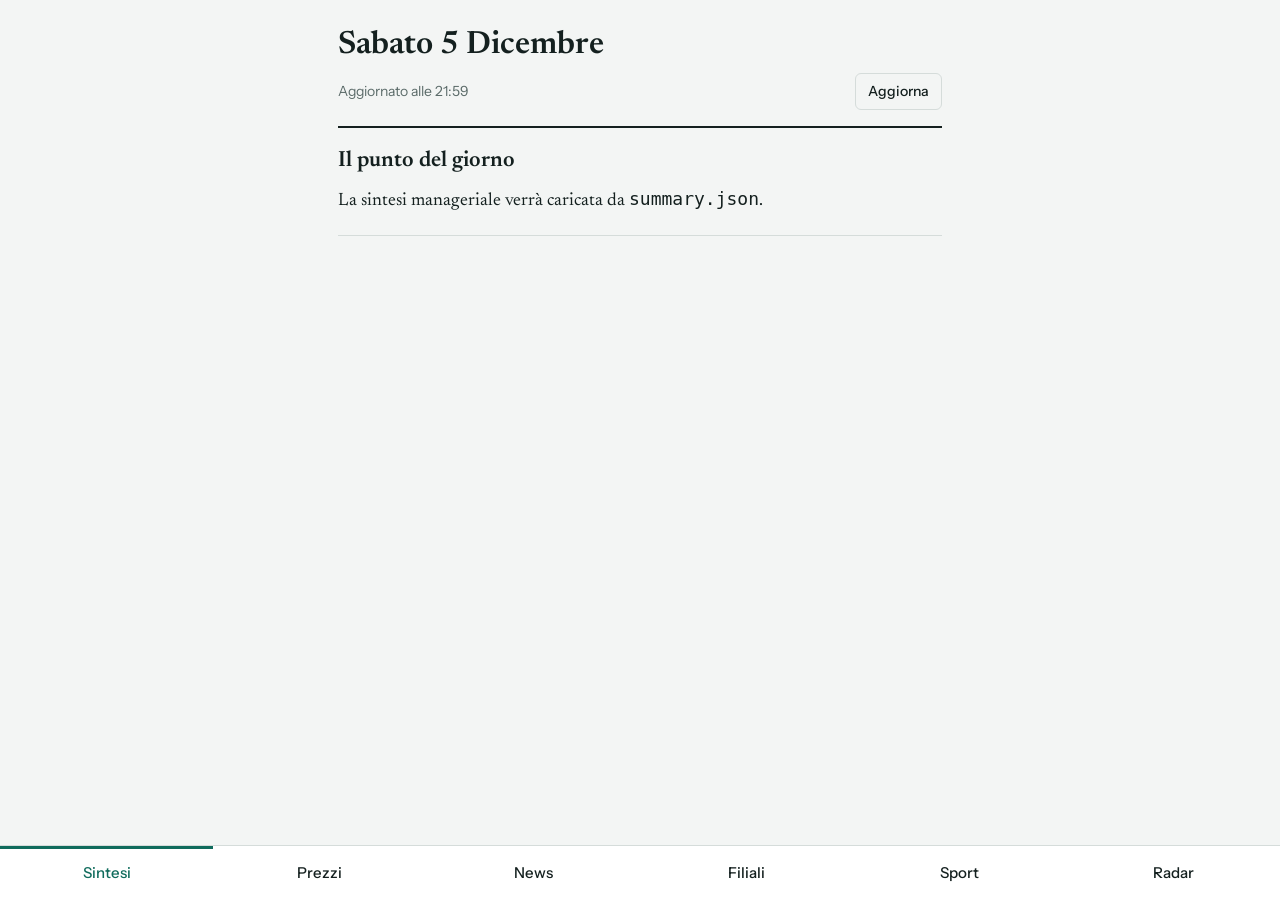
==== index.html @ b234aab3 "Add files via upload" ====
<!doctype html>
<html lang="it">
<head>
  <meta charset="utf-8">
  <meta name="viewport" content="width=device-width, initial-scale=1, viewport-fit=cover">
  <meta name="theme-color" content="#0f6b5c">
  <meta name="description" content="Briefing CFO personale e cockpit per le filiali">
  <title>Cockpit CFO</title>
  <link rel="manifest" href="manifest.webmanifest">
  <link rel="icon" href="icon.svg" type="image/svg+xml">
  <link rel="preconnect" href="https://fonts.googleapis.com">
  <link rel="preconnect" href="https://fonts.gstatic.com" crossorigin>
  <link href="https://fonts.googleapis.com/css2?family=Instrument+Sans:wght@400;500;600&family=Newsreader:opsz,wght@6..72,400;6..72,600&display=swap" rel="stylesheet">
  <link rel="stylesheet" href="styles.css">
</head>
<body>
  <main class="wrap">
    <header>
      <h1 id="day"></h1>
      <div class="sub"><span id="stamp">Carico i dati…</span><button id="refresh" type="button">Aggiorna</button></div>
    </header>

    <div id="tab-sintesi" class="tabpanel">
      <section id="coach">
        <h2>Il punto del giorno</h2>
        <p class="stale" id="stale" hidden></p>
        <p class="sum" id="sumtext">La sintesi manageriale verrà caricata da <code>summary.json</code>.</p>
      </section>
    </div>

    <div id="tab-prezzi" class="tabpanel" hidden>
      <section>
        <h2>Esposizione cambi</h2>
        <p class="mu">Inserisci il cambio di budget e l’EBITDA YTD. Il cockpit mostra l’effetto della conversione rispetto alla media BCE da inizio anno. I dati restano su questo dispositivo.</p>
        <div id="fxcards"><p class="mu">Carico…</p></div>
      </section>
    </div>

    <div id="tab-news" class="tabpanel" hidden>
      <div class="row section-head"><h2>Novità</h2><button id="readall" type="button">Segna tutto letto</button></div>
      <div class="chips" id="chips"></div>
      <div id="themes"></div>
    </div>

    <div id="tab-filiali" class="tabpanel" hidden>
      <section class="section-tight"><h2>Prepara la call</h2><div class="chips" id="fchips"></div></section>
      <div id="fbody"></div>
    </div>

    <div id="tab-sport" class="tabpanel" hidden>
      <section><h2>Sport</h2><p class="mu">Gli aggiornamenti sportivi selezionati per il briefing.</p><div id="sports"></div></section>
    </div>

    <div id="tab-radar" class="tabpanel" hidden>
      <section><h2>Da discutere</h2><ul id="saved"></ul></section>
    </div>
  </main>

  <nav class="tabs" role="tablist" aria-label="Sezioni">
    <button id="b-sintesi" type="button" role="tab" aria-selected="true" aria-controls="tab-sintesi">Sintesi</button>
    <button id="b-prezzi" type="button" role="tab" aria-selected="false" aria-controls="tab-prezzi">Prezzi</button>
    <button id="b-news" type="button" role="tab" aria-selected="false" aria-controls="tab-news">News</button>
    <button id="b-filiali" type="button" role="tab" aria-selected="false" aria-controls="tab-filiali">Filiali</button>
    <button id="b-sport" type="button" role="tab" aria-selected="false" aria-controls="tab-sport">Sport</button>
    <button id="b-radar" type="button" role="tab" aria-selected="false" aria-controls="tab-radar">Radar</button>
  </nav>

  <script src="config.js"></script>
  <script src="app.js"></script>
</body>
</html>
---- styles.css ----
:root{--bg:#f3f5f4;--sf:#fff;--ink:#14201f;--mu:#5b6b69;--ln:#d5dcda;--ac:#0f6b5c;--up:#0f6b5c;--dn:#b3261e;--wn:#9a6700;--serif:"Newsreader",Georgia,serif;--sans:"Instrument Sans",system-ui,-apple-system,"Segoe UI",sans-serif}
@media(prefers-color-scheme:dark){:root{--bg:#0e1514;--sf:#162120;--ink:#e6ecea;--mu:#93a5a2;--ln:#2a3a38;--ac:#5cc4ae;--up:#5cc4ae;--dn:#ff8a80;--wn:#e3b341}}
.tabs button{font-size:12px;padding-left:2px;padding-right:2px}
*{box-sizing:border-box}body{margin:0;background:var(--bg);color:var(--ink);font:400 16px/1.5 var(--sans);padding:env(safe-area-inset-top,0) 0 calc(76px + env(safe-area-inset-bottom,0))}.wrap{max-width:640px;margin:0 auto;padding:20px 18px}header{padding:8px 0 16px;border-bottom:2px solid var(--ink)}h1{font:600 32px/1.1 var(--serif);margin:0;text-transform:capitalize}.sub{display:flex;justify-content:space-between;align-items:center;gap:12px;margin-top:10px;color:var(--mu);font-size:14px}h2{font:600 22px/1.2 var(--serif);margin:0 0 10px}h3{font:600 14px var(--sans);color:var(--mu);margin:14px 0 6px}section{padding:20px 0;border-bottom:1px solid var(--ln)}.section-tight{border:0;padding-bottom:0}.section-head{padding-top:20px}button,input,textarea{font:inherit}button{font-size:14px;font-weight:500;color:var(--ink);background:transparent;border:1px solid var(--ln);border-radius:6px;padding:7px 12px;cursor:pointer}button:hover{border-color:var(--ac)}:focus-visible{outline:3px solid var(--ac);outline-offset:2px}.row{display:flex;justify-content:space-between;align-items:center;gap:10px}.chips{display:flex;gap:8px;overflow-x:auto;padding:2px 0 10px}.chips button{white-space:nowrap}.chips button[aria-pressed=true]{background:var(--ink);color:var(--bg);border-color:var(--ink)}.card{background:var(--sf);border:1px solid var(--ln);border-radius:8px;padding:12px 14px;margin:0 0 10px}.top{display:flex;justify-content:space-between;align-items:baseline;gap:8px}.val{font:600 22px var(--serif);font-variant-numeric:tabular-nums}.f{display:flex;gap:10px;margin:10px 0 6px}.f label{flex:1;font-size:12px;color:var(--mu);display:block}input,textarea{width:100%;background:var(--bg);color:var(--ink);border:1px solid var(--ln);border-radius:6px;padding:8px;font-size:16px;margin-top:3px}textarea{min-height:110px}.res{font-size:14px;margin:4px 0 0}.two{display:flex;gap:16px;margin:8px 0 2px}.two div{flex:1}.two .mu,.two .val{display:block}.up{color:var(--up)}.dn{color:var(--dn)}.mu{color:var(--mu);font-size:13px}.stale{color:var(--wn);font-size:13px;margin:0 0 8px}.sum{font:400 18px/1.55 var(--serif);margin:0}ul{list-style:none;margin:0;padding:0}li.it{display:flex;gap:8px;align-items:flex-start;padding:10px 0;border-top:1px solid var(--ln)}li.it:first-child{border-top:0}li.it a{flex:1;color:var(--ink);text-decoration:none}li.it a:hover .t{text-decoration:underline}.t{display:block}.m{display:block;color:var(--mu);font-size:13px;margin-top:2px}li.new .t{font-weight:600}li.new::before{content:"";flex:none;width:8px;height:8px;border-radius:50%;background:var(--ac);margin-top:9px}.st{border:0;padding:4px 6px;font-size:18px;line-height:1}.err{color:var(--dn);font-size:14px}.q li{padding:7px 0;border-top:1px solid var(--ln)}.q li:first-child{border-top:0}.tabs{position:fixed;left:0;right:0;bottom:0;display:flex;background:var(--sf);border-top:1px solid var(--ln);padding-bottom:env(safe-area-inset-bottom,0)}.tabs button{flex:1;border:0;border-radius:0;padding:16px 4px;font-size:15px}.tabs button[aria-selected=true]{color:var(--ac);box-shadow:inset 0 3px 0 var(--ac)}
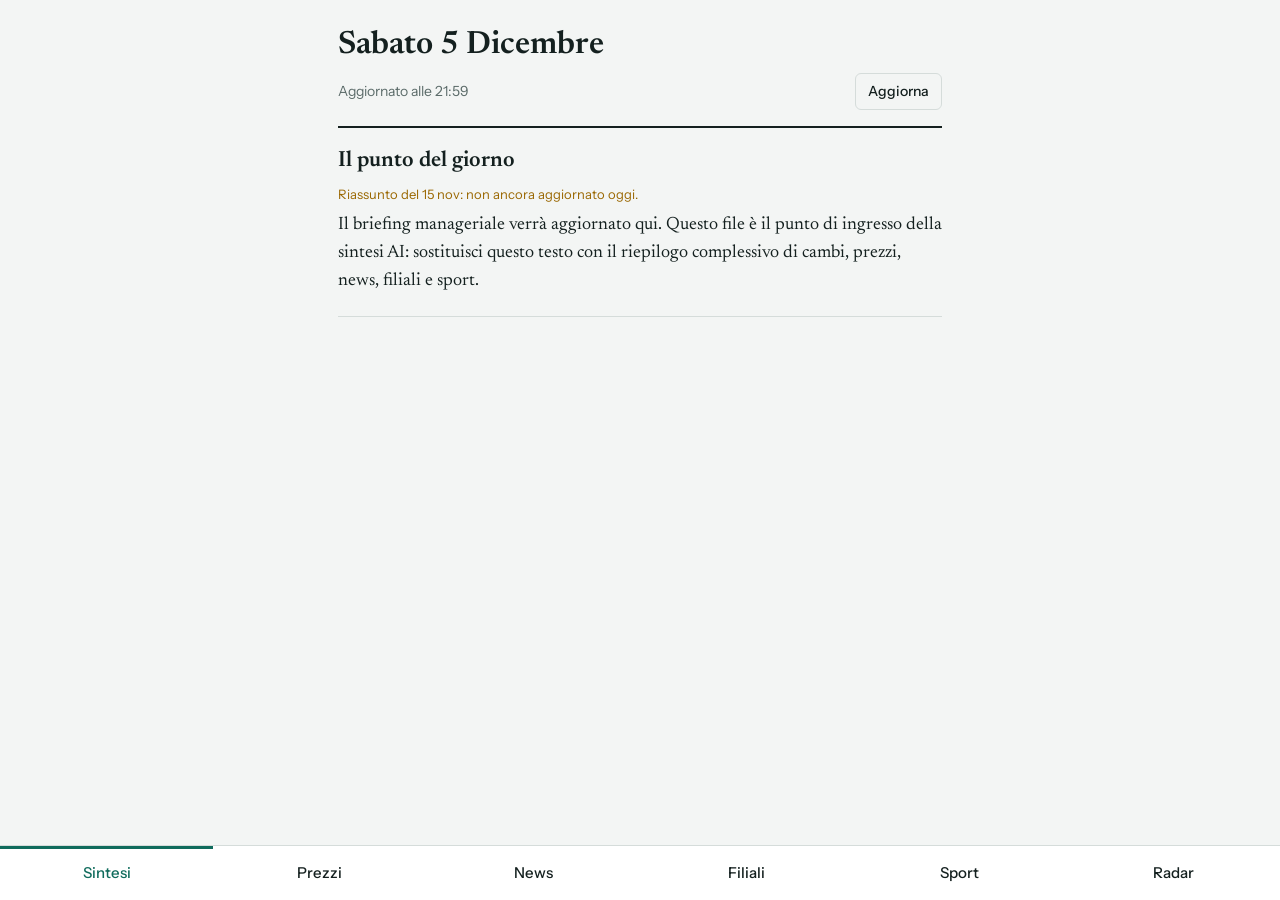
==== commit 229b2cf7: "Add files via upload" ====
--- a/index.html
+++ b/index.html
@@ -33,6 +33,9 @@
         <h2>Esposizione cambi</h2>
         <p class="mu">Inserisci il cambio di budget e l’EBITDA YTD. Il cockpit mostra l’effetto della conversione rispetto alla media BCE da inizio anno. I dati restano su questo dispositivo.</p>
         <div id="fxcards"><p class="mu">Carico…</p></div>
+        <h2 class="market-heading">Prezzi materie prime</h2>
+        <p class="mu">Ultimo valore disponibile. Le fonti e le date sono indicate su ogni scheda.</p>
+        <div id="marketcards"><p class="mu">Carico i prezzi…</p></div>
       </section>
     </div>
 
--- a/styles.css
+++ b/styles.css
@@ -1,4 +1,5 @@
 :root{--bg:#f3f5f4;--sf:#fff;--ink:#14201f;--mu:#5b6b69;--ln:#d5dcda;--ac:#0f6b5c;--up:#0f6b5c;--dn:#b3261e;--wn:#9a6700;--serif:"Newsreader",Georgia,serif;--sans:"Instrument Sans",system-ui,-apple-system,"Segoe UI",sans-serif}
 @media(prefers-color-scheme:dark){:root{--bg:#0e1514;--sf:#162120;--ink:#e6ecea;--mu:#93a5a2;--ln:#2a3a38;--ac:#5cc4ae;--up:#5cc4ae;--dn:#ff8a80;--wn:#e3b341}}
 .tabs button{font-size:12px;padding-left:2px;padding-right:2px}
+.market-heading{margin-top:28px;padding-top:20px;border-top:1px solid var(--ln)}
 *{box-sizing:border-box}body{margin:0;background:var(--bg);color:var(--ink);font:400 16px/1.5 var(--sans);padding:env(safe-area-inset-top,0) 0 calc(76px + env(safe-area-inset-bottom,0))}.wrap{max-width:640px;margin:0 auto;padding:20px 18px}header{padding:8px 0 16px;border-bottom:2px solid var(--ink)}h1{font:600 32px/1.1 var(--serif);margin:0;text-transform:capitalize}.sub{display:flex;justify-content:space-between;align-items:center;gap:12px;margin-top:10px;color:var(--mu);font-size:14px}h2{font:600 22px/1.2 var(--serif);margin:0 0 10px}h3{font:600 14px var(--sans);color:var(--mu);margin:14px 0 6px}section{padding:20px 0;border-bottom:1px solid var(--ln)}.section-tight{border:0;padding-bottom:0}.section-head{padding-top:20px}button,input,textarea{font:inherit}button{font-size:14px;font-weight:500;color:var(--ink);background:transparent;border:1px solid var(--ln);border-radius:6px;padding:7px 12px;cursor:pointer}button:hover{border-color:var(--ac)}:focus-visible{outline:3px solid var(--ac);outline-offset:2px}.row{display:flex;justify-content:space-between;align-items:center;gap:10px}.chips{display:flex;gap:8px;overflow-x:auto;padding:2px 0 10px}.chips button{white-space:nowrap}.chips button[aria-pressed=true]{background:var(--ink);color:var(--bg);border-color:var(--ink)}.card{background:var(--sf);border:1px solid var(--ln);border-radius:8px;padding:12px 14px;margin:0 0 10px}.top{display:flex;justify-content:space-between;align-items:baseline;gap:8px}.val{font:600 22px var(--serif);font-variant-numeric:tabular-nums}.f{display:flex;gap:10px;margin:10px 0 6px}.f label{flex:1;font-size:12px;color:var(--mu);display:block}input,textarea{width:100%;background:var(--bg);color:var(--ink);border:1px solid var(--ln);border-radius:6px;padding:8px;font-size:16px;margin-top:3px}textarea{min-height:110px}.res{font-size:14px;margin:4px 0 0}.two{display:flex;gap:16px;margin:8px 0 2px}.two div{flex:1}.two .mu,.two .val{display:block}.up{color:var(--up)}.dn{color:var(--dn)}.mu{color:var(--mu);font-size:13px}.stale{color:var(--wn);font-size:13px;margin:0 0 8px}.sum{font:400 18px/1.55 var(--serif);margin:0}ul{list-style:none;margin:0;padding:0}li.it{display:flex;gap:8px;align-items:flex-start;padding:10px 0;border-top:1px solid var(--ln)}li.it:first-child{border-top:0}li.it a{flex:1;color:var(--ink);text-decoration:none}li.it a:hover .t{text-decoration:underline}.t{display:block}.m{display:block;color:var(--mu);font-size:13px;margin-top:2px}li.new .t{font-weight:600}li.new::before{content:"";flex:none;width:8px;height:8px;border-radius:50%;background:var(--ac);margin-top:9px}.st{border:0;padding:4px 6px;font-size:18px;line-height:1}.err{color:var(--dn);font-size:14px}.q li{padding:7px 0;border-top:1px solid var(--ln)}.q li:first-child{border-top:0}.tabs{position:fixed;left:0;right:0;bottom:0;display:flex;background:var(--sf);border-top:1px solid var(--ln);padding-bottom:env(safe-area-inset-bottom,0)}.tabs button{flex:1;border:0;border-radius:0;padding:16px 4px;font-size:15px}.tabs button[aria-selected=true]{color:var(--ac);box-shadow:inset 0 3px 0 var(--ac)}
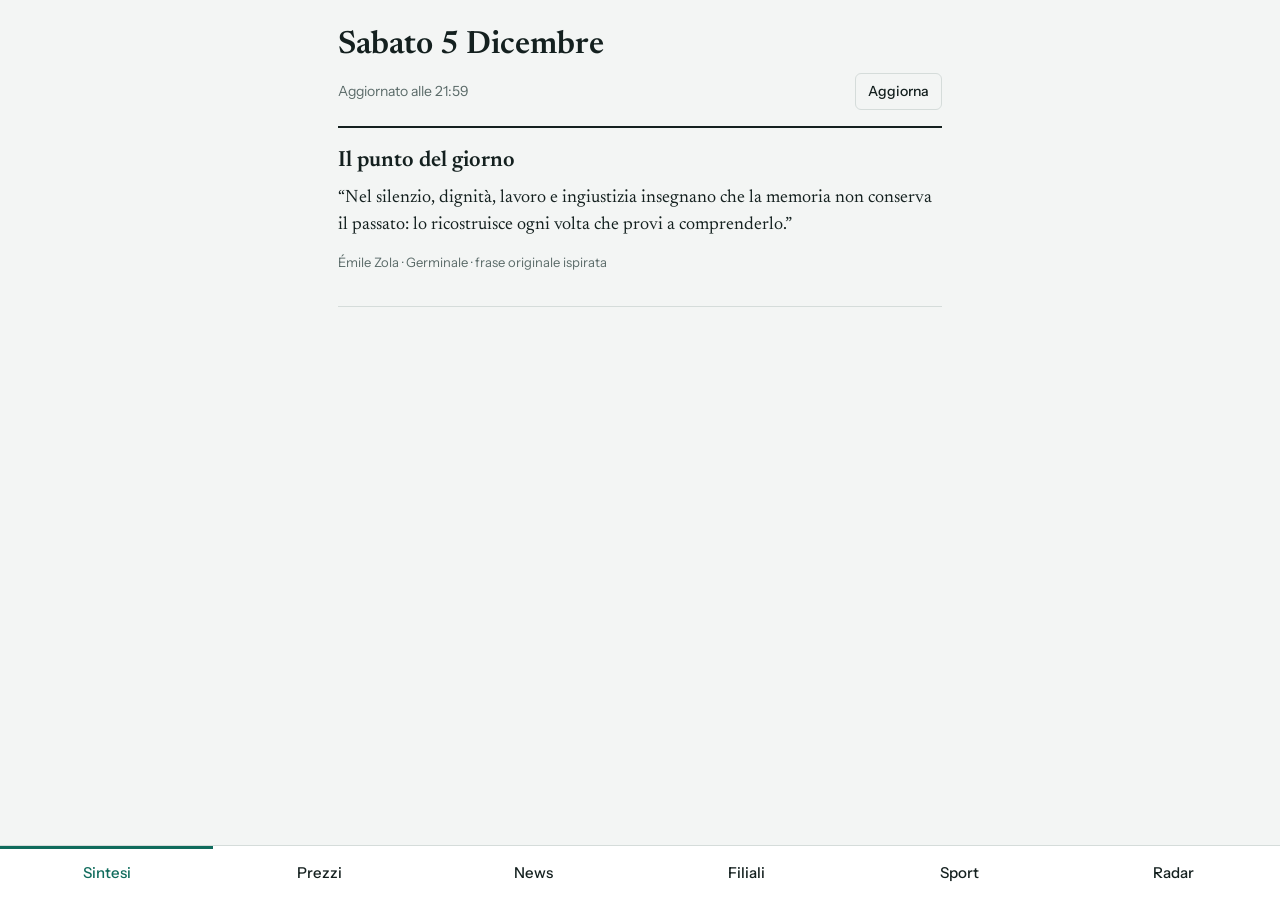
==== commit c3c81123: "Add files via upload" ====
--- a/index.html
+++ b/index.html
@@ -24,7 +24,8 @@
       <section id="coach">
         <h2>Il punto del giorno</h2>
         <p class="stale" id="stale" hidden></p>
-        <p class="sum" id="sumtext">La sintesi manageriale verrà caricata da <code>summary.json</code>.</p>
+        <p class="sum" id="sumtext">Carico la frase del giorno…</p>
+        <p class="mu" id="quote-meta"></p>
       </section>
     </div>
 
